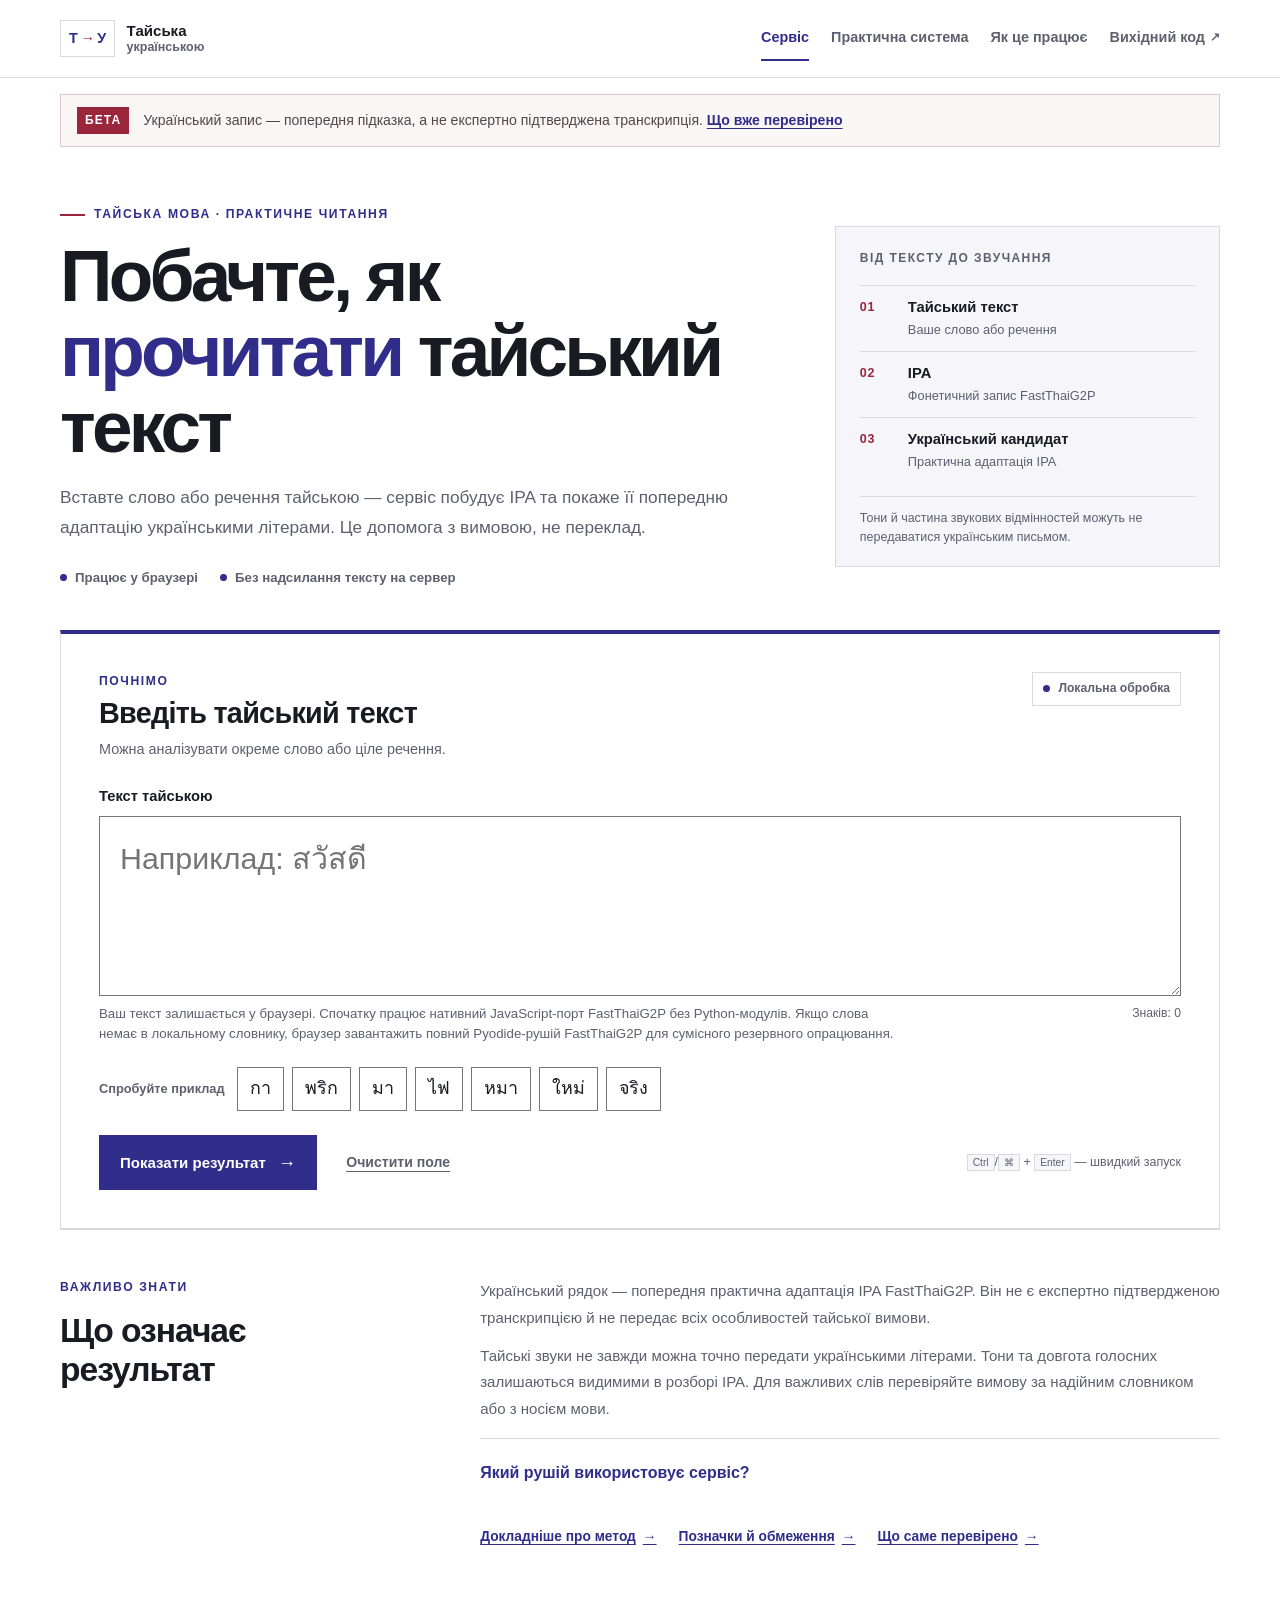
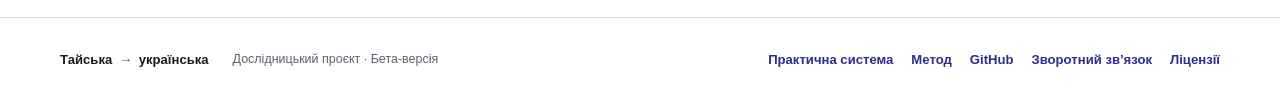
==== web/index.html @ 8d01cc49 "feat(site): link practical Thai-Ukrainian system" ====
<!doctype html>
<html lang="uk">
<head>
  <meta charset="utf-8">
  <meta name="viewport" content="width=device-width,initial-scale=1">
  <meta name="theme-color" content="#ffffff">
  <meta name="description" content="Вставте тайський текст і подивіться його IPA та попередній практичний запис українськими літерами.">
  <meta http-equiv="Content-Security-Policy" content="default-src 'self'; script-src 'self' 'wasm-unsafe-eval'; style-src 'self'; font-src 'self'; img-src 'self' data:; connect-src 'self'; worker-src 'self'; object-src 'none'; base-uri 'self'; form-action 'self'">
  <title>Тайська українською — як прочитати тайський текст</title>
  <link rel="stylesheet" href="src/styles.css?v=20261106-ukrainian-first-1">
</head>
<body>
<a class="skip-link" href="#main-content">Перейти до основного вмісту</a>
<header class="site-header">
  <a class="brand" href="./" aria-label="Тайська українською — головна">
    <span class="brand-mark" aria-hidden="true">Т<span>→</span>У</span>
    <span class="brand-name">Тайська <span>українською</span></span>
  </a>
  <nav aria-label="Основна навігація">
    <a class="active" href="./" aria-current="page">Сервіс</a>
    <a href="transcription.html">Практична система</a>
    <a href="system.html">Як це працює</a>
    <a href="https://github.com/ClippyFirst/Thai-Ukrainian-Phonetic-System" rel="noopener noreferrer">Вихідний код <span aria-hidden="true">↗</span></a>
  </nav>
</header>

<div class="beta-notice" role="note" aria-label="Статус бета-версії">
  <span class="beta-label">БЕТА</span>
  <p>Український запис — попередня підказка, а не експертно підтверджена транскрипція. <a href="system.html#beta-evidence">Що вже перевірено</a></p>
</div>

<main class="container" id="main-content" tabindex="-1">
  <section class="hero hero-grid" aria-labelledby="page-title">
    <div class="hero-copy">
      <p class="eyebrow"><span class="eyebrow-line" aria-hidden="true"></span> ТАЙСЬКА МОВА · ПРАКТИЧНЕ ЧИТАННЯ</p>
      <h1 id="page-title">Побачте, як <span>прочитати</span> тайський текст</h1>
      <p class="lede">Вставте слово або речення тайською — сервіс побудує IPA та покаже її попередню адаптацію українськими літерами. Це допомога з вимовою, не переклад.</p>
      <div class="hero-facts" aria-label="Особливості сервісу">
        <span><i aria-hidden="true"></i> Працює у браузері</span>
        <span><i aria-hidden="true"></i> Без надсилання тексту на сервер</span>
      </div>
    </div>
    <aside class="hero-aside" aria-label="Як працює перетворення">
      <p class="aside-kicker">ВІД ТЕКСТУ ДО ЗВУЧАННЯ</p>
      <ol class="flow-steps">
        <li><span class="step-number">01</span><span><strong>Тайський текст</strong><small>Ваше слово або речення</small></span></li>
        <li><span class="step-number">02</span><span><strong>IPA</strong><small>Фонетичний запис FastThaiG2P</small></span></li>
        <li><span class="step-number">03</span><span><strong>Український кандидат</strong><small>Практична адаптація IPA</small></span></li>
      </ol>
      <p class="aside-footnote">Тони й частина звукових відмінностей можуть не передаватися українським письмом.</p>
    </aside>
  </section>

  <section class="workbench" aria-labelledby="input-heading">
    <div class="workbench-heading">
      <div>
        <p class="eyebrow">ПОЧНІМО</p>
        <h2 id="input-heading">Введіть тайський текст</h2>
        <p class="section-description">Можна аналізувати окреме слово або ціле речення.</p>
      </div>
      <span class="local-badge"><span aria-hidden="true"></span> Локальна обробка</span>
    </div>

    <label class="input-label" for="thai-input">Текст тайською</label>
    <textarea id="thai-input" lang="th" rows="3" spellcheck="false" autocomplete="off" autocapitalize="off" aria-describedby="input-hint input-count" placeholder="Наприклад: สวัสดี"></textarea>
    <div class="input-meta">
      <p class="input-hint" id="input-hint">Ваш текст залишається у браузері. Спочатку працює нативний JavaScript-порт FastThaiG2P без Python-модулів. Якщо слова немає в локальному словнику, браузер завантажить повний Pyodide-рушій FastThaiG2P для сумісного резервного опрацювання.</p>
      <span class="input-count" id="input-count" aria-live="off">Знаків: 0</span>
    </div>

    <div class="examples" aria-label="Приклади тайського тексту">
      <span class="examples-label">Спробуйте приклад</span>
      <button type="button" data-example="กา" lang="th">กา</button>
      <button type="button" data-example="พริก" lang="th">พริก</button>
      <button type="button" data-example="มา" lang="th">มา</button>
      <button type="button" data-example="ไฟ" lang="th">ไฟ</button>
      <button type="button" data-example="หมา" lang="th">หมา</button>
      <button type="button" data-example="ใหม่" lang="th">ใหม่</button>
      <button type="button" data-example="จริง" lang="th">จริง</button>
    </div>

    <div class="action-row">
      <button class="primary" id="analyze" type="button">Показати результат <span aria-hidden="true">→</span></button>
      <button class="text-button" id="clear" type="button">Очистити поле</button>
      <span class="action-note"><kbd>Ctrl</kbd>/<kbd>⌘</kbd> + <kbd>Enter</kbd> — швидкий запуск</span>
    </div>
  </section>

  <section id="status" class="status" role="status" aria-live="polite" aria-atomic="true"></section>
  <details id="technical-diagnostics" class="technical-diagnostics" hidden>
    <summary>Технічні подробиці (необов’язково)</summary>
    <p>Ці дані допоможуть повідомити про помилку. Вони не містять тексту, який ви вводили.</p>
    <pre id="diagnostic-details"></pre>
  </details>
  <section id="results" class="results" aria-label="Результати" aria-live="off" hidden></section>

  <section class="method-note" aria-labelledby="method-heading">
    <div class="method-heading">
      <p class="eyebrow">ВАЖЛИВО ЗНАТИ</p>
      <h2 id="method-heading">Що означає результат</h2>
    </div>
    <div class="method-copy">
      <p>Український рядок — попередня практична адаптація IPA FastThaiG2P. Він не є експертно підтвердженою транскрипцією й не передає всіх особливостей тайської вимови.</p>
      <p>Тайські звуки не завжди можна точно передати українськими літерами. Тони та довгота голосних залишаються видимими в розборі IPA. Для важливих слів перевіряйте вимову за надійним словником або з носієм мови.</p>
      <details class="method-details"><summary>Який рушій використовує сервіс?</summary><p>Для вимови використовується лише FastThaiG2P. Якщо він не повертає повний IPA, сервіс повідомляє про це й не підставляє інший рушій.</p></details>
      <div class="method-links">
        <a href="system.html">Докладніше про метод <span aria-hidden="true">→</span></a>
        <a href="system.html#statuses">Позначки й обмеження <span aria-hidden="true">→</span></a>
        <a href="system.html#beta-evidence">Що саме перевірено <span aria-hidden="true">→</span></a>
      </div>
    </div>
  </section>
</main>

<footer>
  <span class="footer-brand">Тайська <strong>→</strong> українська</span>
  <span class="footer-note">Дослідницький проєкт · Бета-версія</span>
  <nav aria-label="Додаткова навігація">
    <a href="transcription.html">Практична система</a>
    <a href="system.html">Метод</a>
    <a href="https://github.com/ClippyFirst/Thai-Ukrainian-Phonetic-System" rel="noopener noreferrer">GitHub</a>
    <a href="https://github.com/ClippyFirst/Thai-Ukrainian-Phonetic-System/issues/new?template=beta-feedback.yml" rel="noopener noreferrer">Зворотний зв’язок</a>
    <a href="third-party-notices.html">Ліцензії</a>
  </nav>
</footer>
<script type="module" src="src/app.js?v=20261106-ukrainian-first-1"></script>
</body>
</html>
---- web/src/styles.css ----
:root {
  color-scheme: light;
  --ink: #191a22;
  --muted: #5e6070;
  --line: #d9d9e2;
  --paper: #ffffff;
  --wash: #f5f5fa;
  --blue: #302d8b;
  --blue-dark: #211f69;
  --red: #9b263b;
  --focus: #5551bd;
  --max: 1160px;
  --font-sans: Arial, "Noto Sans", sans-serif;
  font-family: var(--font-sans);
}
* { box-sizing: border-box; }
html { scroll-behavior: smooth; scroll-padding-top: 24px; }
body { margin: 0; background: var(--paper); color: var(--ink); font-size: 16px; line-height: 1.6; }
a { color: var(--blue); text-underline-offset: 3px; }
button, textarea, select { font: inherit; }
button { cursor: pointer; touch-action: manipulation; }
[hidden] { display: none !important; }
:focus-visible { outline: 3px solid var(--focus); outline-offset: 3px; }
.skip-link { position: absolute; z-index: 10; top: 10px; left: 12px; transform: translateY(-160%); padding: 10px 14px; background: var(--ink); color: #fff; font-weight: 750; }
.skip-link:focus { transform: translateY(0); }

.site-header { display: flex; align-items: center; justify-content: space-between; gap: 24px; min-height: 78px; padding: 12px max(24px, calc((100vw - var(--max)) / 2)); border-bottom: 1px solid var(--line); background: #fff; }
.brand { display: inline-flex; align-items: center; gap: 12px; color: var(--ink); text-decoration: none; }
.brand-mark { display: inline-grid; grid-template-columns: 1fr auto 1fr; align-items: center; gap: 3px; min-width: 48px; padding: 6px 8px; border: 1px solid var(--line); color: var(--blue); font-size: .9rem; font-weight: 900; letter-spacing: -.04em; text-align: center; }
.brand-mark span { color: var(--red); }
.brand-name { font-size: .94rem; font-weight: 800; line-height: 1.2; }
.brand-name > span { display: block; color: var(--muted); font-size: .78rem; font-weight: 600; }
.site-header nav { display: flex; align-items: center; flex-wrap: wrap; gap: 4px 22px; }
.site-header nav a { display: inline-flex; align-items: center; gap: 5px; min-height: 44px; border-bottom: 2px solid transparent; color: var(--muted); font-size: .9rem; font-weight: 700; text-decoration: none; }
.site-header nav a:hover, .site-header nav a.active { border-color: var(--blue); color: var(--blue); }
.site-header nav a span { font-size: .8em; }

.beta-notice { display: flex; align-items: center; gap: 14px; width: min(var(--max), calc(100% - 48px)); margin: 16px auto 0; padding: 12px 16px; border: 1px solid #e1c6ca; background: #fbf6f6; }
.beta-label { flex: none; padding: 4px 8px; background: var(--red); color: #fff; font-size: .75rem; font-weight: 850; letter-spacing: .09em; }
.beta-notice p { margin: 0; color: #51474b; font-size: .88rem; line-height: 1.55; }
.beta-notice a { font-weight: 750; }

.container { width: min(var(--max), calc(100% - 48px)); margin: 0 auto; }
.hero { max-width: 900px; padding: 58px 0 42px; }
.hero-grid { display: grid; grid-template-columns: minmax(0, 1.45fr) minmax(270px, .8fr); align-items: center; gap: clamp(32px, 6vw, 84px); max-width: none; }
.eyebrow { display: flex; align-items: center; gap: 9px; margin: 0 0 13px; color: var(--blue); font-size: .76rem; font-weight: 850; letter-spacing: .13em; }
.eyebrow-line { display: inline-block; width: 25px; height: 2px; background: var(--red); }
.hero h1 { max-width: 720px; margin: 0 0 18px; font-size: clamp(2.7rem, 5.7vw, 4.7rem); line-height: 1.04; letter-spacing: -.052em; }
.hero h1 span { color: var(--blue); }
.lede { max-width: 690px; margin: 0; color: var(--muted); font-size: 1.08rem; line-height: 1.72; }
.hero-facts { display: flex; flex-wrap: wrap; gap: 8px 22px; margin-top: 24px; color: var(--muted); font-size: .83rem; font-weight: 700; }
.hero-facts span { display: inline-flex; align-items: center; gap: 8px; }
.hero-facts i { width: 7px; height: 7px; border-radius: 50%; background: var(--blue); }
.hero-aside { padding: 22px 24px 18px; border: 1px solid var(--line); background: var(--wash); }
.aside-kicker { margin: 0 0 16px; color: var(--muted); font-size: .75rem; font-weight: 850; letter-spacing: .12em; }
.flow-steps { display: grid; gap: 0; margin: 0; padding: 0; list-style: none; }
.flow-steps li { display: grid; grid-template-columns: 36px minmax(0, 1fr); gap: 12px; align-items: start; padding: 12px 0; border-top: 1px solid var(--line); }
.step-number { color: var(--red); font-size: .78rem; font-weight: 850; letter-spacing: .06em; }
.flow-steps strong { display: block; font-size: .92rem; line-height: 1.35; }
.flow-steps small { display: block; margin-top: 3px; color: var(--muted); font-size: .8rem; line-height: 1.45; }
.aside-footnote { margin: 12px 0 0; padding-top: 12px; border-top: 1px solid var(--line); color: var(--muted); font-size: .78rem; line-height: 1.55; }

.workbench { padding: clamp(22px, 3.5vw, 38px); border: 1px solid var(--line); border-top: 4px solid var(--blue); background: #fff; }
.workbench-heading { display: flex; align-items: flex-start; justify-content: space-between; gap: 20px; }
.workbench-heading .eyebrow { margin-bottom: 5px; }
.workbench-heading h2 { margin: 0; font-size: clamp(1.45rem, 2.4vw, 1.8rem); line-height: 1.2; letter-spacing: -.025em; }
.section-description { margin: 7px 0 0; color: var(--muted); font-size: .9rem; }
.local-badge { display: inline-flex; align-items: center; gap: 8px; flex: none; min-height: 34px; padding: 5px 10px; border: 1px solid var(--line); color: var(--muted); font-size: .76rem; font-weight: 750; }
.local-badge span { width: 7px; height: 7px; border-radius: 50%; background: var(--blue); }
.input-label { display: block; margin: 24px 0 8px; font-size: .92rem; font-weight: 800; }
textarea { display: block; width: 100%; min-height: 142px; resize: vertical; padding: 18px 20px; border: 1px solid #767676; background: #fff; color: var(--ink); font: 1.9rem/1.55 "Noto Sans Thai", "Tahoma", sans-serif; }
textarea:focus { border-color: var(--blue); }
.input-meta { display: flex; justify-content: space-between; align-items: flex-start; gap: 16px; margin-top: 8px; }
.input-hint { max-width: 800px; margin: 0; color: var(--muted); font-size: .83rem; line-height: 1.55; }
.input-count { flex: none; color: var(--muted); font-size: .76rem; font-variant-numeric: tabular-nums; }
.examples { display: flex; align-items: center; flex-wrap: wrap; gap: 8px; margin: 22px 0 24px; }
.examples-label { margin-right: 4px; color: var(--muted); font-size: .8rem; font-weight: 800; }
.examples button { display: inline-flex; align-items: center; justify-content: center; min-width: 44px; min-height: 44px; padding: 6px 12px; border: 1px solid #767676; background: #fff; color: var(--ink); font: 1.12rem/1.2 "Noto Sans Thai", "Tahoma", sans-serif; transition: border-color .15s ease, background-color .15s ease; }
.examples button:hover { border-color: var(--blue); background: var(--wash); }
.action-row { display: flex; align-items: center; flex-wrap: wrap; gap: 10px 16px; }
.primary { display: inline-flex; align-items: center; justify-content: center; gap: 12px; min-height: 50px; padding: 12px 20px; border: 1px solid var(--blue); background: var(--blue); color: #fff; font-size: .94rem; font-weight: 800; transition: background-color .15s ease, border-color .15s ease; }
.primary:hover { border-color: var(--blue-dark); background: var(--blue-dark); }
.primary:disabled { cursor: wait; opacity: .72; }
.primary span { font-size: 1.15rem; }
.text-button { display: inline-flex; align-items: center; justify-content: center; min-height: 44px; padding: 8px 12px; border: 1px solid transparent; background: transparent; color: var(--muted); font-size: .88rem; font-weight: 750; text-decoration: underline; text-underline-offset: 4px; }
.text-button:hover { color: var(--blue); }
.action-note { margin-left: auto; color: var(--muted); font-size: .78rem; }
kbd { padding: 2px 5px; border: 1px solid var(--line); background: var(--wash); font: inherit; font-size: .82em; }

.status { margin: 16px 0 0; padding: 0; color: var(--muted); font-size: .9rem; line-height: 1.6; }
.status:empty { display: none; }
.status.error, .status.notice { padding: 12px 15px; border-left: 4px solid var(--red); background: #fbf6f6; color: #51474b; }
.status.notice { border-left-color: var(--blue); background: var(--wash); color: var(--ink); }
.results { display: grid; gap: 14px; margin: 28px 0 0; padding: 0 0 38px; border-top: 4px solid var(--blue); }
.results-heading { margin: 0; padding: 20px 0 0; font-size: 1.5rem; line-height: 1.25; }
.results-intro { margin: -6px 0 0; color: var(--muted); font-size: .88rem; line-height: 1.6; }
.result-feature-grid { display: grid; grid-template-columns: minmax(0, 1.1fr) minmax(0, .9fr); gap: 12px; }
.continuous-output { min-width: 0; padding: 22px; border: 1px solid var(--line); background: #fff; }
.continuous-output.ua-continuous { border-top: 4px solid var(--blue); background: #f5f6fb; }
.continuous-output.ipa-continuous { border-top: 4px solid var(--red); }
.continuous-output-head { display: flex; align-items: flex-start; justify-content: space-between; gap: 16px; }
.continuous-output-head h3 { margin: 0 0 5px; font-size: 1rem; line-height: 1.35; }
.continuous-output-head p { margin: 0; color: var(--muted); font-size: .8rem; line-height: 1.5; }
.continuous-output-head .copy { flex: none; margin: 0; }
.continuous-output-value { margin: 16px 0 0; padding: 16px; border-left: 3px solid var(--blue); background: #fff; font: inherit; font-size: 1.08rem; line-height: 1.7; white-space: pre-wrap; overflow-wrap: anywhere; user-select: text; }
.ipa-continuous .continuous-output-value { border-left-color: var(--red); font-family: "Charis SIL", "Doulos SIL", "DejaVu Sans", "Noto Sans", sans-serif; }
.ua-continuous .continuous-output-value { font-size: clamp(1.35rem, 2.5vw, 1.8rem); font-weight: 800; }
.ipa-output { font-family: "Charis SIL", "Doulos SIL", "DejaVu Sans", "Noto Sans", sans-serif; font-feature-settings: "ccmp" 1, "mark" 1, "mkmk" 1; font-synthesis: none; unicode-bidi: isolate; }
.continuous-output-notice, .warning, .result-explanation { margin: 0; padding: 12px 15px; border-left: 4px solid var(--red); background: #fbf6f6; color: #55484c; font-size: .88rem; line-height: 1.6; }
.copy { display: inline-flex; align-items: center; justify-content: center; min-height: 44px; margin-top: 10px; padding: 6px 11px; border: 1px solid #767676; background: #fff; color: var(--blue); font-size: .8rem; font-weight: 750; }
.copy:hover { border-color: var(--blue); background: var(--wash); }
.word-breakdown { margin-top: 8px; padding-top: 14px; border-top: 1px solid var(--line); }
.word-breakdown summary { display: flex; align-items: center; min-height: 44px; color: var(--blue); font-weight: 800; cursor: pointer; }
.word-breakdown > p { margin: 8px 0 14px; color: var(--muted); font-size: .83rem; line-height: 1.6; }
.word-card { margin-top: 12px; padding: 18px; border: 1px solid var(--line); background: #fff; }
.word-card .word-heading { margin: 0 0 8px; font-size: .96rem; }
.word-card .word-ipa, .word-card .word-ua { margin: 5px 0; overflow-wrap: anywhere; }
.word-card .word-ipa { font-size: 1rem; }
.word-card .word-ua { font-size: 1.05rem; font-weight: 750; }
.syllable-result { margin-top: 16px; padding-top: 16px; border-top: 1px solid var(--line); }
.syllable-result .result-title { margin: 0 0 5px; font-size: .9rem; }
.data-grid { display: grid; grid-template-columns: repeat(2, minmax(0, 1fr)); gap: 1px; margin-top: 10px; border: 1px solid var(--line); background: var(--line); }
.data { min-width: 0; padding: 13px; background: var(--wash); }
.label { display: block; margin-bottom: 6px; color: var(--muted); font-size: .75rem; font-weight: 800; letter-spacing: .05em; line-height: 1.4; }
.value { font-size: 1rem; line-height: 1.55; overflow-wrap: anywhere; }

.method-note { display: grid; grid-template-columns: minmax(220px, .65fr) minmax(0, 1.35fr); gap: 28px 64px; padding: 48px 0 58px; border-top: 1px solid var(--line); }
.method-heading h2 { max-width: 340px; margin: 0; font-size: clamp(1.6rem, 3vw, 2.1rem); line-height: 1.18; letter-spacing: -.03em; }
.method-copy p { margin: 0 0 12px; color: var(--muted); font-size: .94rem; line-height: 1.75; }
.method-details { margin-top: 16px; padding-top: 12px; border-top: 1px solid var(--line); }
.method-details summary { display: flex; align-items: center; min-height: 44px; color: var(--blue); font-weight: 800; cursor: pointer; }
.method-details p { margin: 8px 0; color: var(--muted); font-size: .88rem; line-height: 1.65; }
.method-links { display: flex; flex-wrap: wrap; gap: 8px 22px; margin-top: 20px; }
.method-links a { display: inline-flex; align-items: center; gap: 7px; min-height: 44px; font-size: .86rem; font-weight: 800; }

footer { display: flex; align-items: center; flex-wrap: wrap; justify-content: space-between; gap: 12px 24px; padding: 20px max(24px, calc((100vw - var(--max)) / 2)); border-top: 1px solid var(--line); color: var(--muted); font-size: .82rem; }
.footer-brand { color: var(--ink); font-weight: 850; }
.footer-brand strong { color: var(--red); padding: 0 3px; }
.footer-note { font-size: .78rem; }
footer nav { display: flex; flex-wrap: wrap; justify-content: flex-end; gap: 8px 18px; margin-left: auto; }
footer nav a, footer > a { display: inline-flex; align-items: center; min-height: 44px; font-weight: 750; text-decoration: none; }
footer nav a:hover, footer > a:hover { text-decoration: underline; text-underline-offset: 3px; }

/* Shared editorial components on the system and legal-notices pages. */
.system .hero { max-width: 900px; }
.system > section:not(.hero):not(.evidence):not(.references):not(.status-guide) { max-width: 900px; padding: 36px 0; border-top: 1px solid var(--line); }
.system > section:not(.hero):not(.evidence):not(.references):not(.status-guide) h2 { margin: 0 0 12px; font-size: clamp(1.35rem, 2.6vw, 1.8rem); line-height: 1.25; }
.system > section:not(.hero):not(.evidence):not(.references):not(.status-guide) p,
.system > section:not(.hero):not(.evidence):not(.references):not(.status-guide) li { color: #505360; font-size: .94rem; line-height: 1.75; }
.system > section:not(.hero):not(.evidence):not(.references):not(.status-guide) ul { padding-left: 1.25rem; }
.system > section:not(.hero):not(.evidence):not(.references):not(.status-guide) li { margin: 7px 0; }
.system > section:not(.hero):not(.evidence):not(.references):not(.status-guide) a { font-weight: 750; }
.evidence, .references { max-width: 900px; padding: 36px 0; border-top: 1px solid var(--line); }
.evidence h2, .references h2 { margin: 0 0 12px; font-size: clamp(1.5rem, 3vw, 2rem); line-height: 1.2; }
.evidence p, .references p, .evidence li { color: #505360; font-size: .96rem; line-height: 1.75; }
.evidence a, .references a { font-weight: 750; }
.system-grid { display: grid; grid-template-columns: repeat(2, minmax(0, 1fr)); gap: 1px; margin: 0 0 22px; border: 1px solid var(--line); background: var(--line); }
.system-grid article { min-width: 0; padding: 24px; background: #fff; }
.system-grid h2 { margin: 0 0 10px; font-size: 1.2rem; line-height: 1.25; }
.system-grid h3 { margin: 0 0 8px; font-size: 1.05rem; }
.system-grid p { margin: 0; color: #505360; font-size: .92rem; line-height: 1.7; }
.status-guide { padding: 36px 0; border-top: 1px solid var(--line); }
.status-guide h2 { margin: 0 0 18px; font-size: 1.85rem; }
.status-list { display: grid; grid-template-columns: repeat(2, minmax(0, 1fr)); gap: 1px; border: 1px solid var(--line); background: var(--line); }
.status-list > div { display: grid; grid-template-columns: 12px minmax(0, 1fr); gap: 0 12px; padding: 18px; background: #fff; }
.status-list strong { font-size: .94rem; }
.status-list p { grid-column: 2; margin: 5px 0 0; color: var(--muted); font-size: .88rem; line-height: 1.6; }
.status-dot { width: 9px; height: 9px; margin-top: 7px; border-radius: 50%; background: var(--muted); }
.status-dot.ok { background: var(--blue); }
.status-dot.warn { background: var(--red); }
.references { padding-bottom: 56px; }
.mode-help { margin: 8px 0 12px; color: var(--muted); font-size: .9rem; }
.mode-help summary { display: inline-flex; align-items: center; min-height: 44px; color: var(--blue); font-weight: 750; cursor: pointer; }
.mode-help dl { display: grid; grid-template-columns: minmax(190px, 240px) minmax(0, 1fr); gap: 8px 18px; margin: 10px 0 0; padding: 16px; border: 1px solid var(--line); background: var(--wash); }
.mode-help dt { color: var(--ink); font-weight: 750; }
.mode-help dd { margin: 0; color: var(--muted); }

@media (max-width: 900px) {
  .hero-grid { grid-template-columns: minmax(0, 1.2fr) minmax(240px, .8fr); gap: 28px; }
  footer nav { justify-content: flex-start; }
}
@media (max-width: 760px) {
  .site-header { align-items: flex-start; flex-direction: column; gap: 6px; padding: 12px 20px; }
  .site-header nav { gap: 4px 16px; }
  .beta-notice { align-items: flex-start; width: calc(100% - 32px); padding: 12px; }
  .container { width: calc(100% - 32px); }
  .hero { padding: 38px 0 28px; }
  .hero-grid { grid-template-columns: 1fr; gap: 24px; }
  .hero h1 { font-size: clamp(2.5rem, 9vw, 3.7rem); }
  .workbench { padding: 20px 16px; }
  .workbench-heading { flex-direction: column; gap: 12px; }
  .input-meta { flex-direction: column; gap: 5px; }
  .action-row { align-items: stretch; flex-direction: column; gap: 8px; }
  .action-row .primary, .action-row .text-button { width: 100%; }
  .action-note { margin-left: 0; text-align: center; }
  .result-feature-grid, .data-grid, .system-grid, .status-list { grid-template-columns: 1fr; }
  .continuous-output { padding: 17px; }
  .continuous-output-head { align-items: stretch; flex-direction: column; }
  .continuous-output-head .copy { align-self: flex-start; }
  .method-note { grid-template-columns: 1fr; gap: 12px; padding: 36px 0 44px; }
  footer { align-items: flex-start; flex-direction: column; padding: 18px 20px; }
  footer nav { margin-left: 0; justify-content: flex-start; }
}
@media (max-width: 420px) {
  .examples { gap: 6px; }
  .examples button { min-width: 44px; }
  .word-card { padding: 15px; }
  .data { padding: 12px; }
}
@media (prefers-reduced-motion: reduce) {
  html { scroll-behavior: auto; }
  *, *::before, *::after { scroll-behavior: auto !important; transition-duration: .01ms !important; animation-duration: .01ms !important; animation-iteration-count: 1 !important; }
}
@media (forced-colors: active) {
  :focus-visible { outline: 2px solid Highlight; outline-offset: 3px; }
  .beta-notice, .workbench, .continuous-output, .hero-aside { border: 1px solid CanvasText; }
  .primary { border: 1px solid ButtonText; }
  .local-badge { border: 1px solid CanvasText; }
}

/* Optional diagnostics stay collapsed unless a user chooses to inspect them. */
.technical-diagnostics {
  margin: 10px 0 20px;
  padding: 12px 15px;
  border: 1px solid var(--line);
  border-radius: 10px;
  background: var(--wash);
  color: var(--muted);
  font-size: .88rem;
  line-height: 1.6;
}
.technical-diagnostics summary {
  color: var(--ink);
  cursor: pointer;
  font-weight: 650;
}
.technical-diagnostics pre {
  overflow-x: auto;
  white-space: pre-wrap;
  overflow-wrap: anywhere;
  padding: 10px;
  border-radius: 6px;
  background: #ffffff;
  color: var(--ink);
  font: .82rem/1.5 ui-monospace, SFMono-Regular, Consolas, monospace;
}
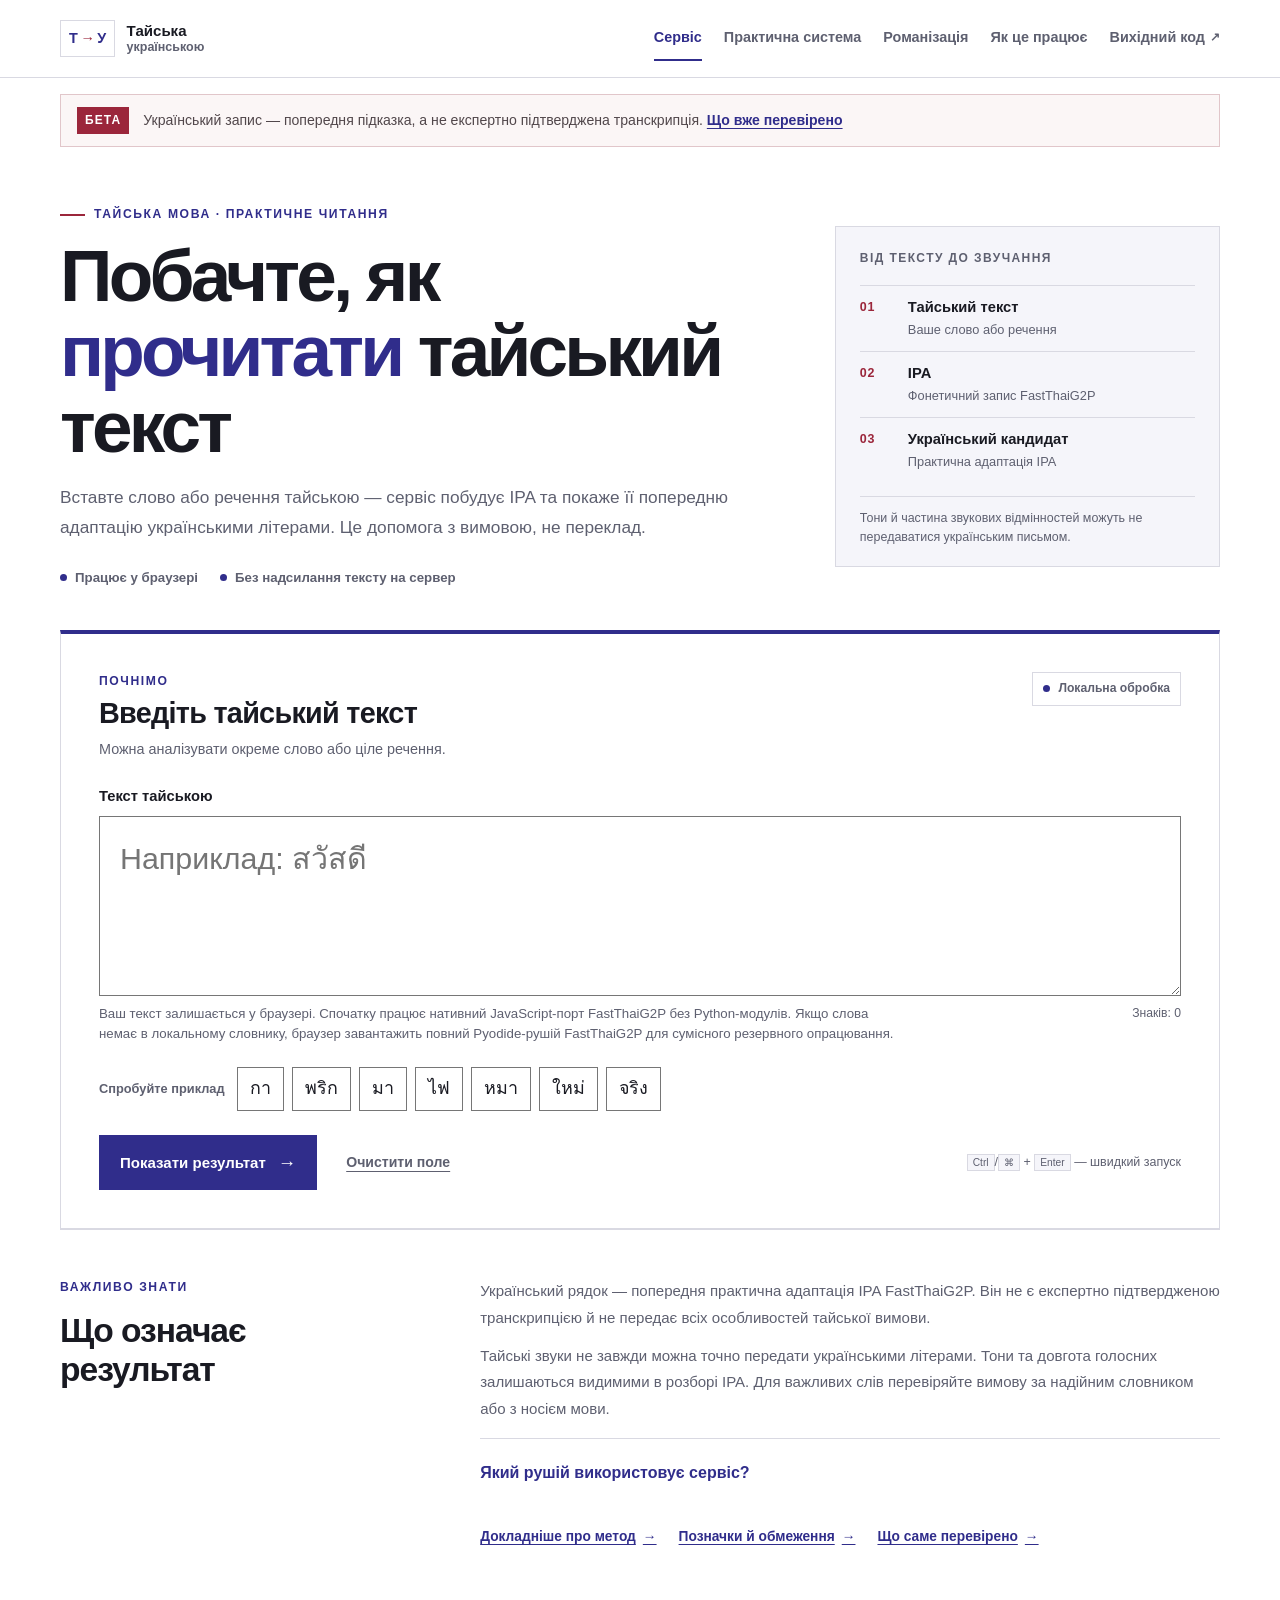
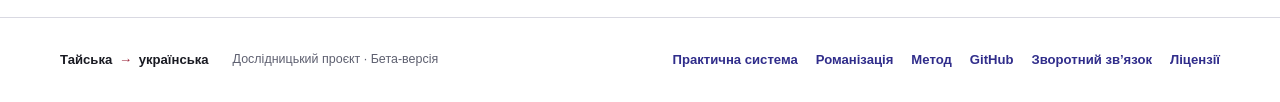
==== commit 6c4a7923: "feat(web): add Thai RTGS romanization tool" ====
--- a/web/index.html
+++ b/web/index.html
@@ -18,7 +18,7 @@
   </a>
   <nav aria-label="Основна навігація">
     <a class="active" href="./" aria-current="page">Сервіс</a>
-    <a href="transcription.html">Практична система</a>
+    <a href="transcription.html">Практична система</a><a href="romanization.html">Романізація</a>
     <a href="system.html">Як це працює</a>
     <a href="https://github.com/ClippyFirst/Thai-Ukrainian-Phonetic-System" rel="noopener noreferrer">Вихідний код <span aria-hidden="true">↗</span></a>
   </nav>
@@ -116,7 +116,7 @@
   <span class="footer-brand">Тайська <strong>→</strong> українська</span>
   <span class="footer-note">Дослідницький проєкт · Бета-версія</span>
   <nav aria-label="Додаткова навігація">
-    <a href="transcription.html">Практична система</a>
+    <a href="transcription.html">Практична система</a><a href="romanization.html">Романізація</a>
     <a href="system.html">Метод</a>
     <a href="https://github.com/ClippyFirst/Thai-Ukrainian-Phonetic-System" rel="noopener noreferrer">GitHub</a>
     <a href="https://github.com/ClippyFirst/Thai-Ukrainian-Phonetic-System/issues/new?template=beta-feedback.yml" rel="noopener noreferrer">Зворотний зв’язок</a>
--- a/web/src/styles.css
+++ b/web/src/styles.css
@@ -244,3 +244,34 @@
   color: var(--ink);
   font: .82rem/1.5 ui-monospace, SFMono-Regular, Consolas, monospace;
 }
+
+
+/* Practical transcription reference page */
+.system .evidence { overflow-x: auto; }
+.system .evidence table {
+  width: 100%;
+  margin: 18px 0;
+  border-collapse: collapse;
+  font-size: .9rem;
+  line-height: 1.55;
+}
+.system .evidence th,
+.system .evidence td {
+  padding: 10px 12px;
+  border-bottom: 1px solid var(--line);
+  text-align: left;
+  vertical-align: top;
+}
+.system .evidence th {
+  background: var(--wash);
+  color: var(--ink);
+  font-weight: 800;
+}
+.system .evidence tbody tr:nth-child(even) { background: #fafafe; }
+@media (max-width: 640px) {
+  .system .evidence table { min-width: 540px; }
+}
+
+/* Thai → Latin RTGS module */
+.romanization-page{padding-bottom:36px}.romanization-result{margin-top:28px}.romanization-result .continuous-output{margin-bottom:18px}.romanization-result .continuous-output-value{overflow-wrap:anywhere;white-space:pre-wrap}.romanization-token-list{display:grid;gap:8px;margin:16px 0 0;padding:0;list-style:none}.romanization-token-list li{display:grid;grid-template-columns:minmax(90px,.8fr) minmax(90px,1fr) minmax(160px,1.4fr);gap:12px;align-items:baseline;padding:10px 12px;border-bottom:1px solid var(--line)}.romanization-token-list li span{font-size:1.05rem}.romanization-token-list li strong{font-family:ui-monospace,SFMono-Regular,Consolas,monospace;overflow-wrap:anywhere}.romanization-token-list li small{color:var(--muted)}.romanization-method{margin-top:54px}.romanization-backlink{padding:18px 0 42px;font-weight:700}
+@media(max-width:640px){.romanization-token-list li{grid-template-columns:1fr 1fr;gap:4px 12px}.romanization-token-list li small{grid-column:1/-1}}
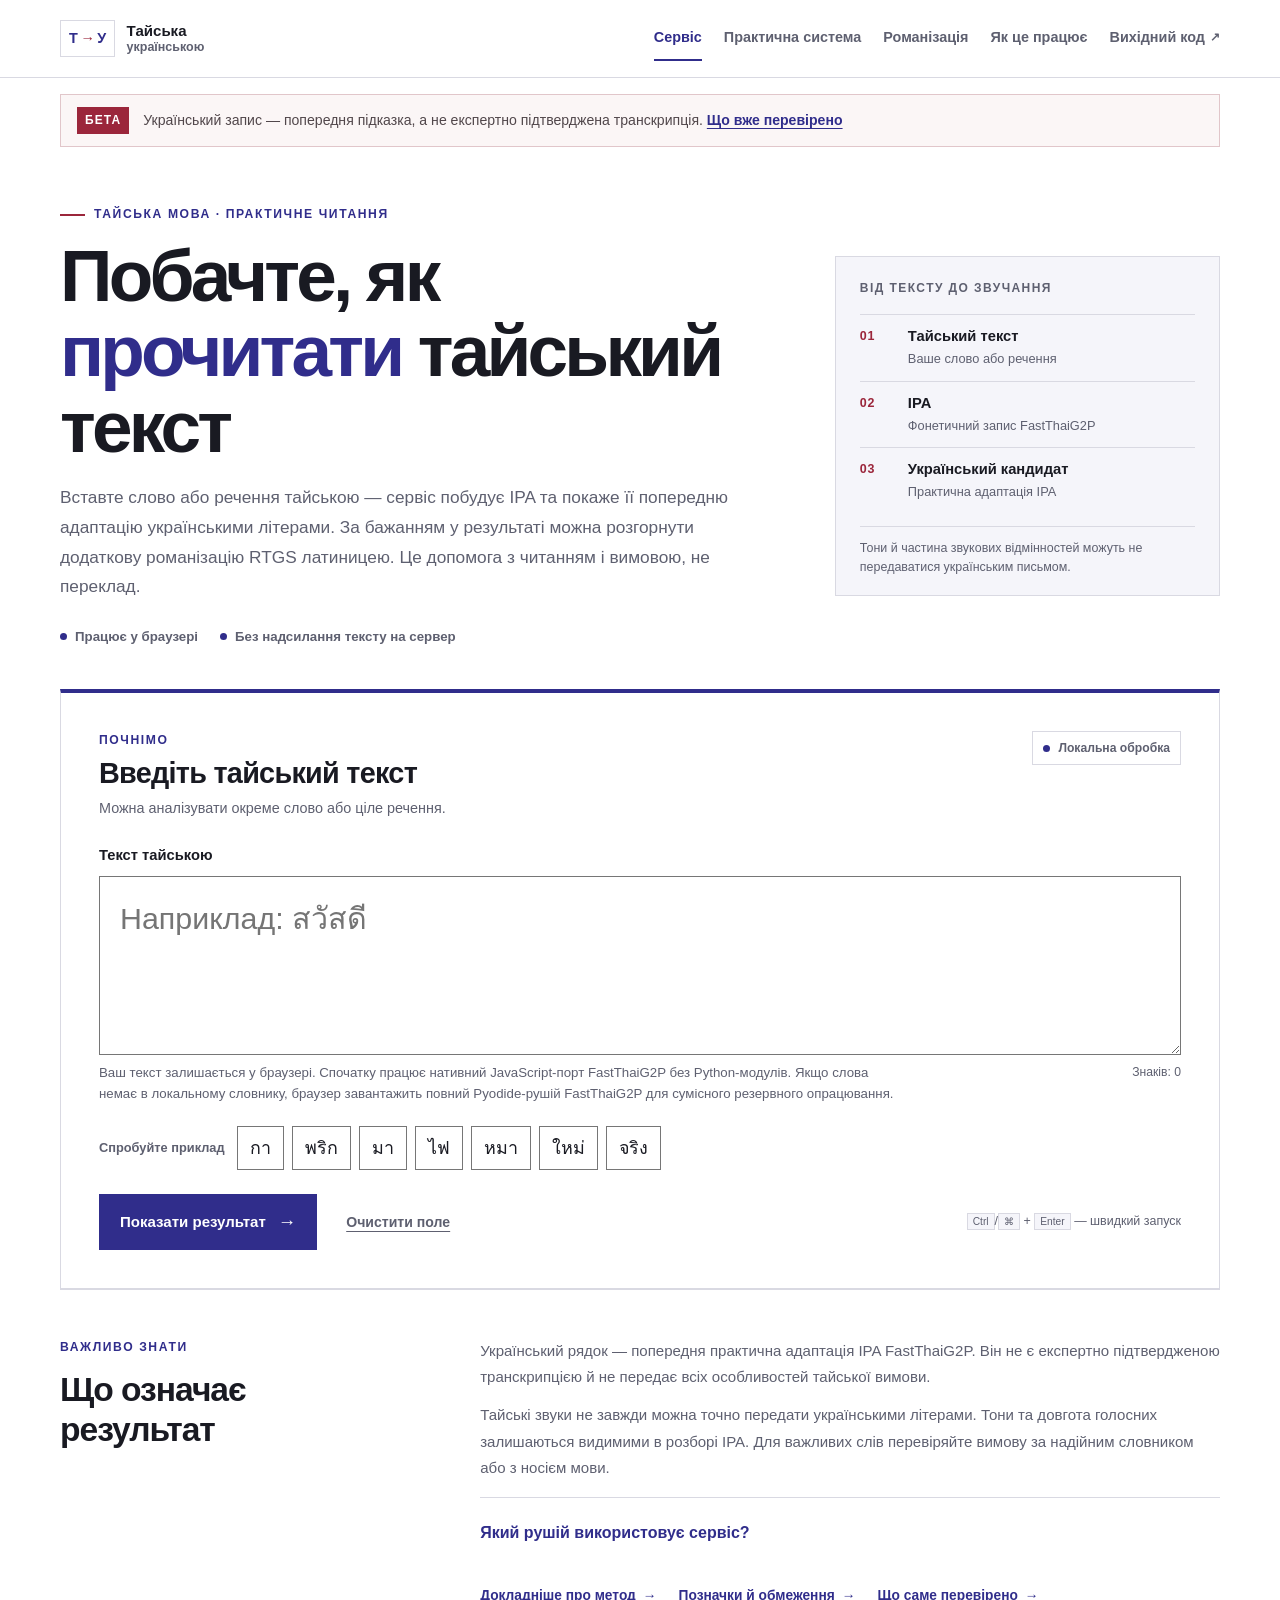
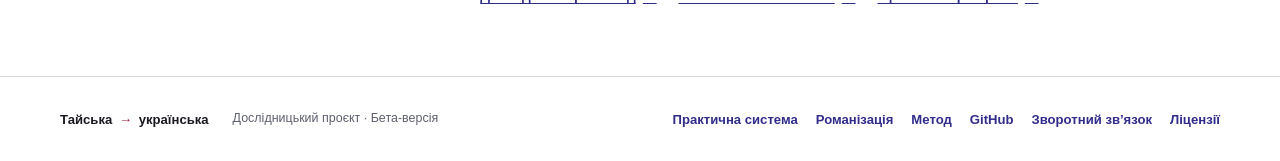
==== commit 11ed4fb8: "feat(web): explain optional RTGS result on homepage" ====
--- a/web/index.html
+++ b/web/index.html
@@ -4,7 +4,7 @@
   <meta charset="utf-8">
   <meta name="viewport" content="width=device-width,initial-scale=1">
   <meta name="theme-color" content="#ffffff">
-  <meta name="description" content="Вставте тайський текст і подивіться його IPA та попередній практичний запис українськими літерами.">
+  <meta name="description" content="Вставте тайський текст і подивіться IPA та попередній український запис; за бажанням відкрийте додаткову романізацію RTGS.">
   <meta http-equiv="Content-Security-Policy" content="default-src 'self'; script-src 'self' 'wasm-unsafe-eval'; style-src 'self'; font-src 'self'; img-src 'self' data:; connect-src 'self'; worker-src 'self'; object-src 'none'; base-uri 'self'; form-action 'self'">
   <title>Тайська українською — як прочитати тайський текст</title>
   <link rel="stylesheet" href="src/styles.css?v=20261106-ukrainian-first-1">
@@ -34,7 +34,7 @@
     <div class="hero-copy">
       <p class="eyebrow"><span class="eyebrow-line" aria-hidden="true"></span> ТАЙСЬКА МОВА · ПРАКТИЧНЕ ЧИТАННЯ</p>
       <h1 id="page-title">Побачте, як <span>прочитати</span> тайський текст</h1>
-      <p class="lede">Вставте слово або речення тайською — сервіс побудує IPA та покаже її попередню адаптацію українськими літерами. Це допомога з вимовою, не переклад.</p>
+      <p class="lede">Вставте слово або речення тайською — сервіс побудує IPA та покаже її попередню адаптацію українськими літерами. За бажанням у результаті можна розгорнути додаткову романізацію RTGS латиницею. Це допомога з читанням і вимовою, не переклад.</p>
       <div class="hero-facts" aria-label="Особливості сервісу">
         <span><i aria-hidden="true"></i> Працює у браузері</span>
         <span><i aria-hidden="true"></i> Без надсилання тексту на сервер</span>
--- a/web/src/styles.css
+++ b/web/src/styles.css
@@ -109,6 +109,14 @@
 .continuous-output-notice, .warning, .result-explanation { margin: 0; padding: 12px 15px; border-left: 4px solid var(--red); background: #fbf6f6; color: #55484c; font-size: .88rem; line-height: 1.6; }
 .copy { display: inline-flex; align-items: center; justify-content: center; min-height: 44px; margin-top: 10px; padding: 6px 11px; border: 1px solid #767676; background: #fff; color: var(--blue); font-size: .8rem; font-weight: 750; }
 .copy:hover { border-color: var(--blue); background: var(--wash); }
+.rtgs-inline-result { margin-top: 8px; padding: 14px 0 4px; border-top: 1px solid var(--line); }
+.rtgs-inline-result summary { display: flex; align-items: center; min-height: 44px; color: var(--blue); font-weight: 800; cursor: pointer; }
+.rtgs-inline-body { padding: 8px 0 4px; }
+.rtgs-inline-body > p:first-child { margin: 0 0 8px; color: var(--muted); font-size: .86rem; line-height: 1.6; }
+.rtgs-inline-status { margin: 8px 0; color: var(--muted); font-size: .86rem; line-height: 1.6; }
+.rtgs-inline-status.error { color: #8b2635; }
+.rtgs-inline-value { margin: 12px 0 0; padding: 16px; border-left: 3px solid var(--blue); background: var(--wash); font-size: 1.12rem; line-height: 1.7; white-space: pre-wrap; overflow-wrap: anywhere; user-select: text; }
+.rtgs-inline-copy { margin-top: 10px; }
 .word-breakdown { margin-top: 8px; padding-top: 14px; border-top: 1px solid var(--line); }
 .word-breakdown summary { display: flex; align-items: center; min-height: 44px; color: var(--blue); font-weight: 800; cursor: pointer; }
 .word-breakdown > p { margin: 8px 0 14px; color: var(--muted); font-size: .83rem; line-height: 1.6; }
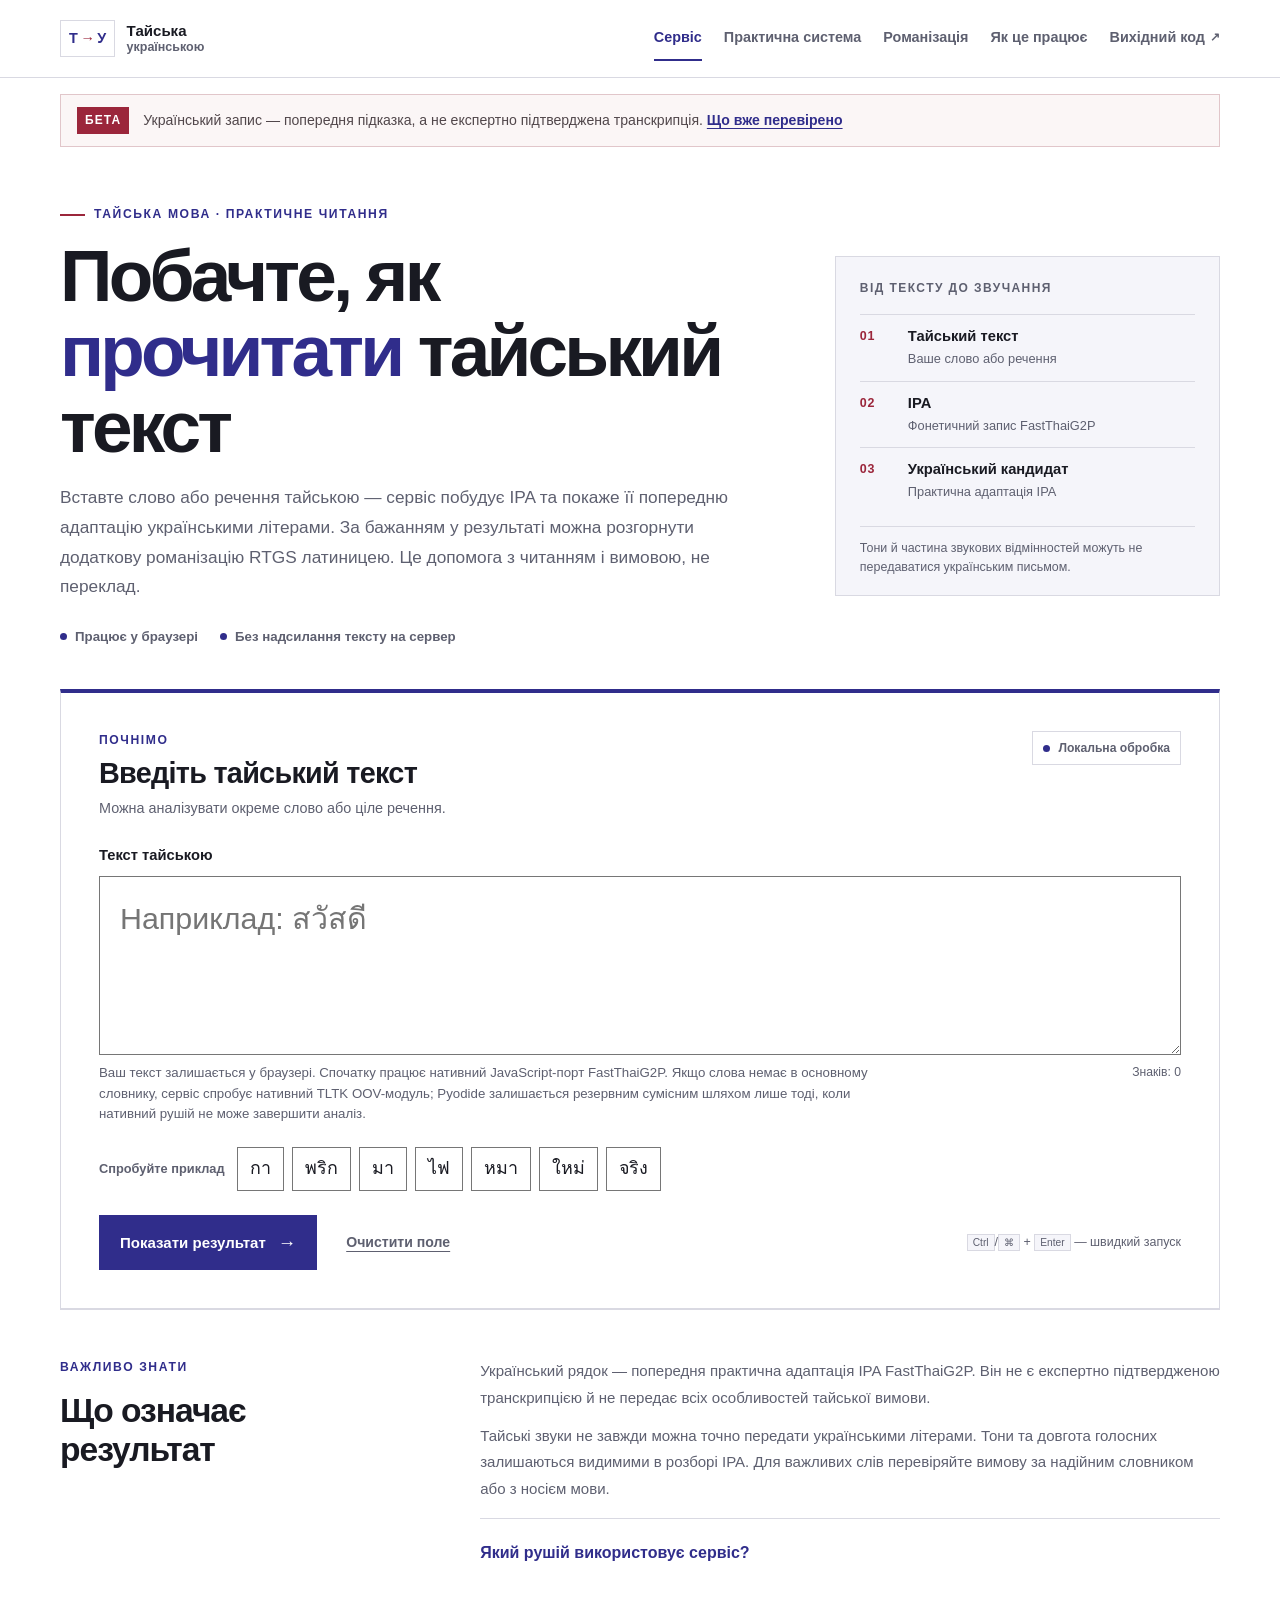
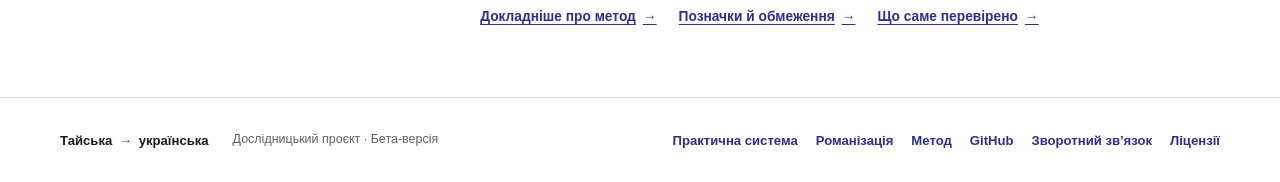
==== commit 2f0f14b8: "fix(web): clarify native TLTK OOV and Pyodide fallback" ====
--- a/web/index.html
+++ b/web/index.html
@@ -7,7 +7,7 @@
   <meta name="description" content="Вставте тайський текст і подивіться IPA та попередній український запис; за бажанням відкрийте додаткову романізацію RTGS.">
   <meta http-equiv="Content-Security-Policy" content="default-src 'self'; script-src 'self' 'wasm-unsafe-eval'; style-src 'self'; font-src 'self'; img-src 'self' data:; connect-src 'self'; worker-src 'self'; object-src 'none'; base-uri 'self'; form-action 'self'">
   <title>Тайська українською — як прочитати тайський текст</title>
-  <link rel="stylesheet" href="src/styles.css?v=20261106-ukrainian-first-1">
+  <link rel="stylesheet" href="src/styles.css?v=20261106-rtgs-inline-1">
 </head>
 <body>
 <a class="skip-link" href="#main-content">Перейти до основного вмісту</a>
@@ -64,7 +64,7 @@
     <label class="input-label" for="thai-input">Текст тайською</label>
     <textarea id="thai-input" lang="th" rows="3" spellcheck="false" autocomplete="off" autocapitalize="off" aria-describedby="input-hint input-count" placeholder="Наприклад: สวัสดี"></textarea>
     <div class="input-meta">
-      <p class="input-hint" id="input-hint">Ваш текст залишається у браузері. Спочатку працює нативний JavaScript-порт FastThaiG2P без Python-модулів. Якщо слова немає в локальному словнику, браузер завантажить повний Pyodide-рушій FastThaiG2P для сумісного резервного опрацювання.</p>
+      <p class="input-hint" id="input-hint">Ваш текст залишається у браузері. Спочатку працює нативний JavaScript-порт FastThaiG2P. Якщо слова немає в основному словнику, сервіс спробує нативний TLTK OOV-модуль; Pyodide залишається резервним сумісним шляхом лише тоді, коли нативний рушій не може завершити аналіз.</p>
       <span class="input-count" id="input-count" aria-live="off">Знаків: 0</span>
     </div>
 
@@ -123,6 +123,6 @@
     <a href="third-party-notices.html">Ліцензії</a>
   </nav>
 </footer>
-<script type="module" src="src/app.js?v=20261106-ukrainian-first-1"></script>
+<script type="module" src="src/app.js?v=20261106-rtgs-inline-1"></script>
 </body>
 </html>
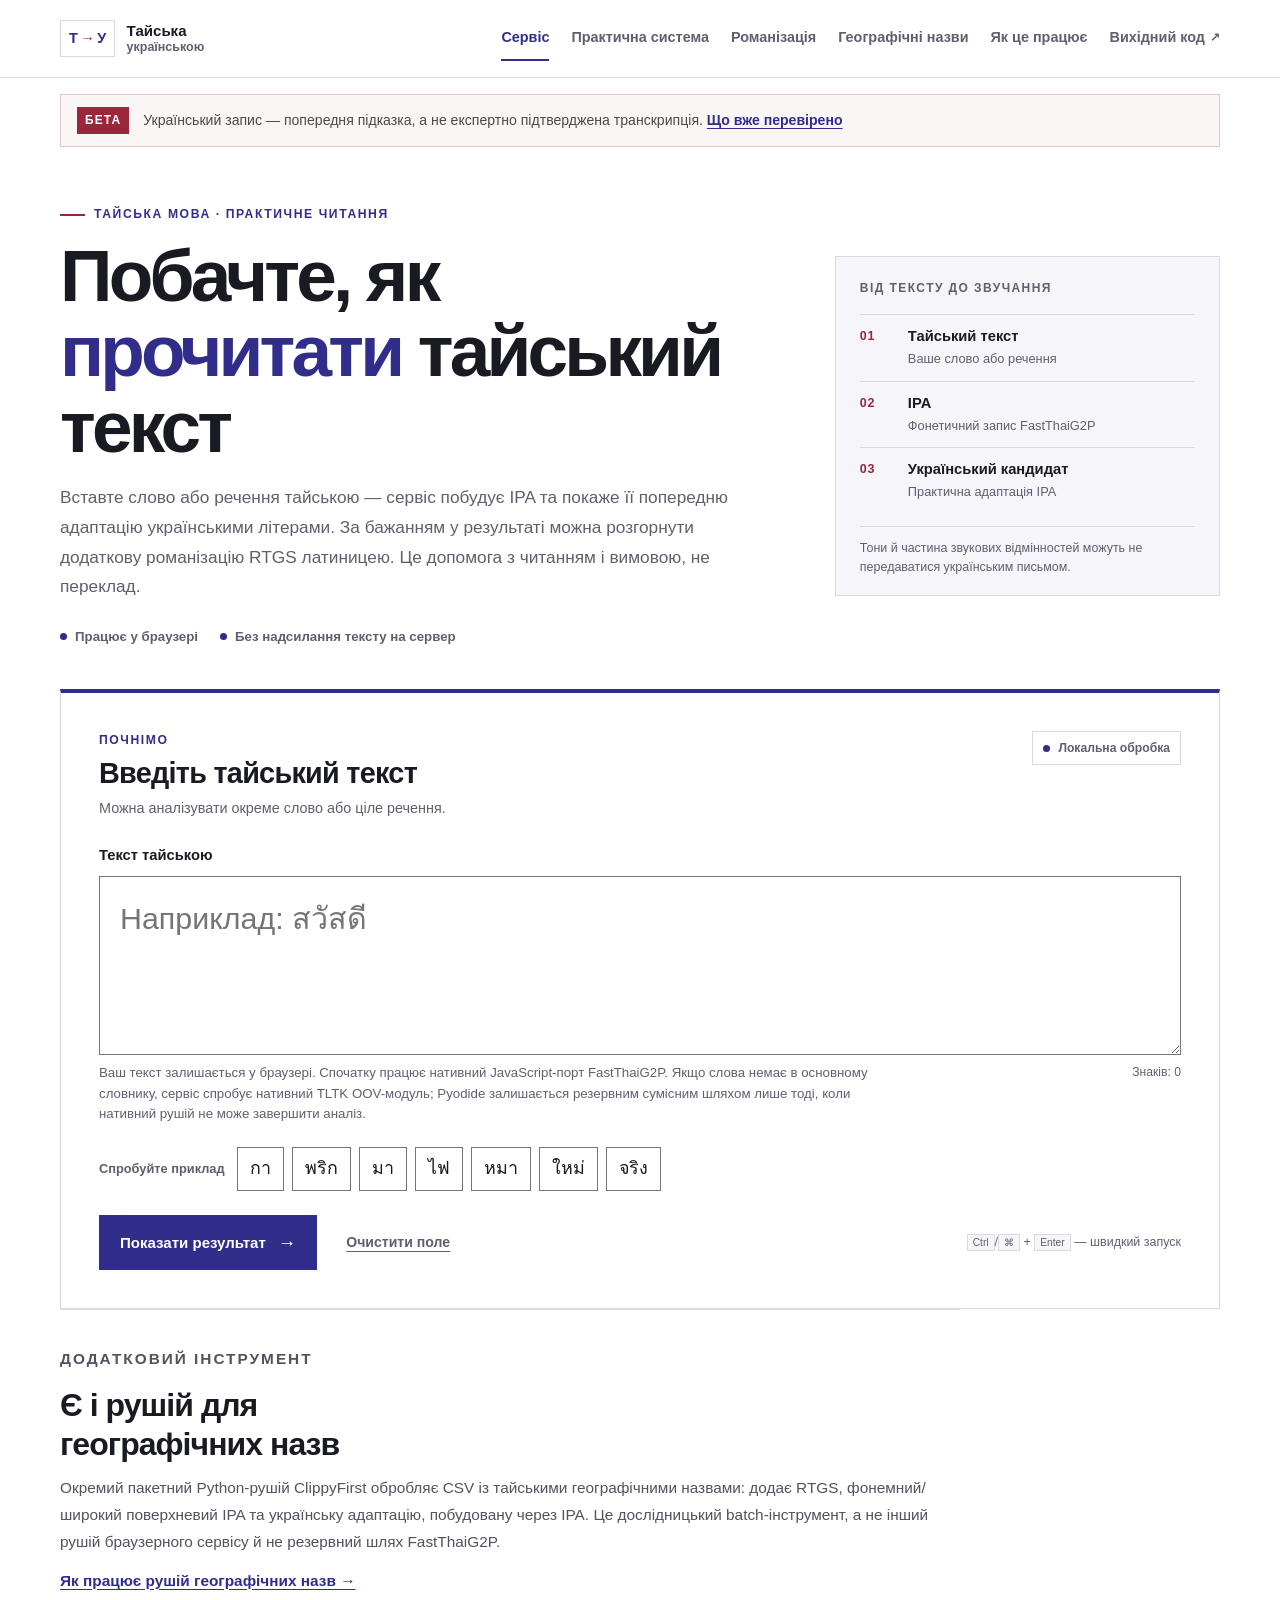
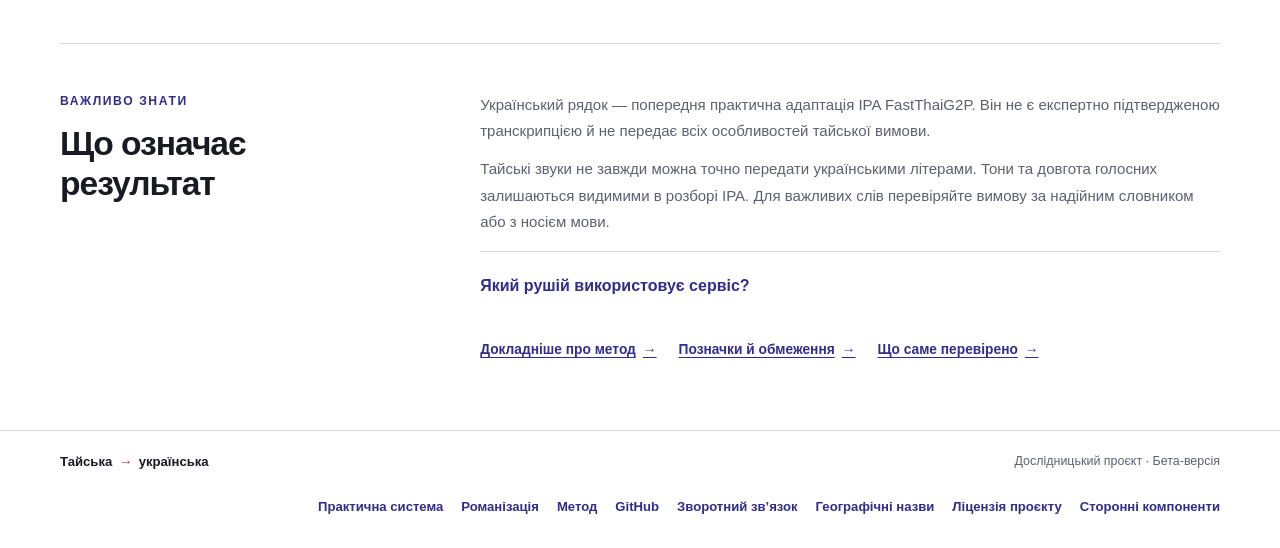
==== commit 867633cb: "Link geographic engine and project licence from homepage" ====
--- a/web/index.html
+++ b/web/index.html
@@ -18,7 +18,7 @@
   </a>
   <nav aria-label="Основна навігація">
     <a class="active" href="./" aria-current="page">Сервіс</a>
-    <a href="transcription.html">Практична система</a><a href="romanization.html">Романізація</a>
+    <a href="transcription.html">Практична система</a><a href="romanization.html">Романізація</a><a href="geography.html">Географічні назви</a>
     <a href="system.html">Як це працює</a>
     <a href="https://github.com/ClippyFirst/Thai-Ukrainian-Phonetic-System" rel="noopener noreferrer">Вихідний код <span aria-hidden="true">↗</span></a>
   </nav>
@@ -94,6 +94,11 @@
   </details>
   <section id="results" class="results" aria-label="Результати" aria-live="off" hidden></section>
 
+  <section class="evidence" aria-labelledby="geography-engine-heading">
+    <div class="method-heading"><p class="eyebrow">ДОДАТКОВИЙ ІНСТРУМЕНТ</p><h2 id="geography-engine-heading">Є і рушій для географічних назв</h2></div>
+    <div class="method-copy"><p>Окремий пакетний Python-рушій ClippyFirst обробляє CSV із тайськими географічними назвами: додає RTGS, фонемний/широкий поверхневий IPA та українську адаптацію, побудовану через IPA. Це дослідницький batch-інструмент, а не інший рушій браузерного сервісу й не резервний шлях FastThaiG2P.</p><p><a href="geography.html">Як працює рушій географічних назв →</a></p></div>
+  </section>
+
   <section class="method-note" aria-labelledby="method-heading">
     <div class="method-heading">
       <p class="eyebrow">ВАЖЛИВО ЗНАТИ</p>
@@ -120,7 +125,7 @@
     <a href="system.html">Метод</a>
     <a href="https://github.com/ClippyFirst/Thai-Ukrainian-Phonetic-System" rel="noopener noreferrer">GitHub</a>
     <a href="https://github.com/ClippyFirst/Thai-Ukrainian-Phonetic-System/issues/new?template=beta-feedback.yml" rel="noopener noreferrer">Зворотний зв’язок</a>
-    <a href="third-party-notices.html">Ліцензії</a>
+    <a href="geography.html">Географічні назви</a><a href="licensing.html">Ліцензія проєкту</a><a href="third-party-notices.html">Сторонні компоненти</a>
   </nav>
 </footer>
 <script type="module" src="src/app.js?v=20261106-rtgs-inline-1"></script>
--- a/web/src/styles.css
+++ b/web/src/styles.css
@@ -117,6 +117,7 @@
 .rtgs-inline-status.error { color: #8b2635; }
 .rtgs-inline-value { margin: 12px 0 0; padding: 16px; border-left: 3px solid var(--blue); background: var(--wash); font-size: 1.12rem; line-height: 1.7; white-space: pre-wrap; overflow-wrap: anywhere; user-select: text; }
 .rtgs-inline-copy { margin-top: 10px; }
+.rtgs-inline-copy[hidden], .rtgs-inline-value[hidden] { display: none; }
 .word-breakdown { margin-top: 8px; padding-top: 14px; border-top: 1px solid var(--line); }
 .word-breakdown summary { display: flex; align-items: center; min-height: 44px; color: var(--blue); font-weight: 800; cursor: pointer; }
 .word-breakdown > p { margin: 8px 0 14px; color: var(--muted); font-size: .83rem; line-height: 1.6; }
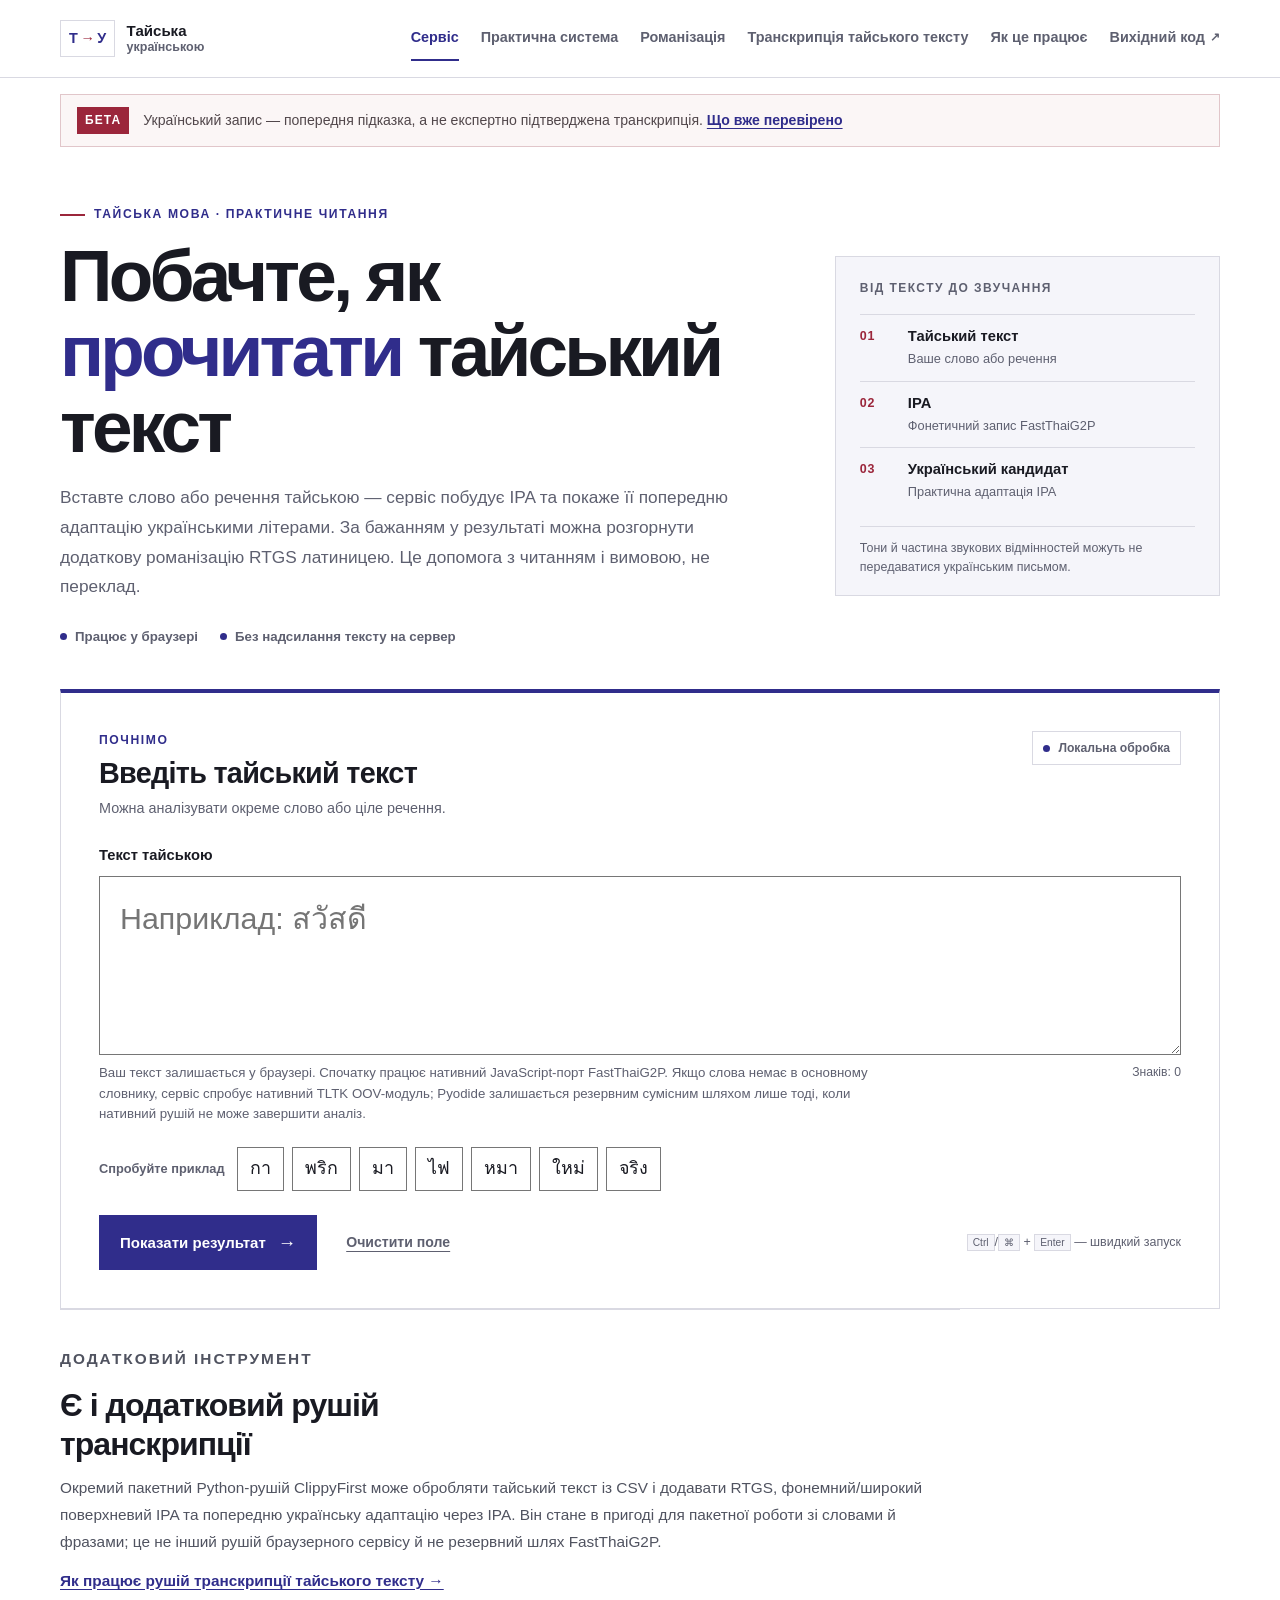
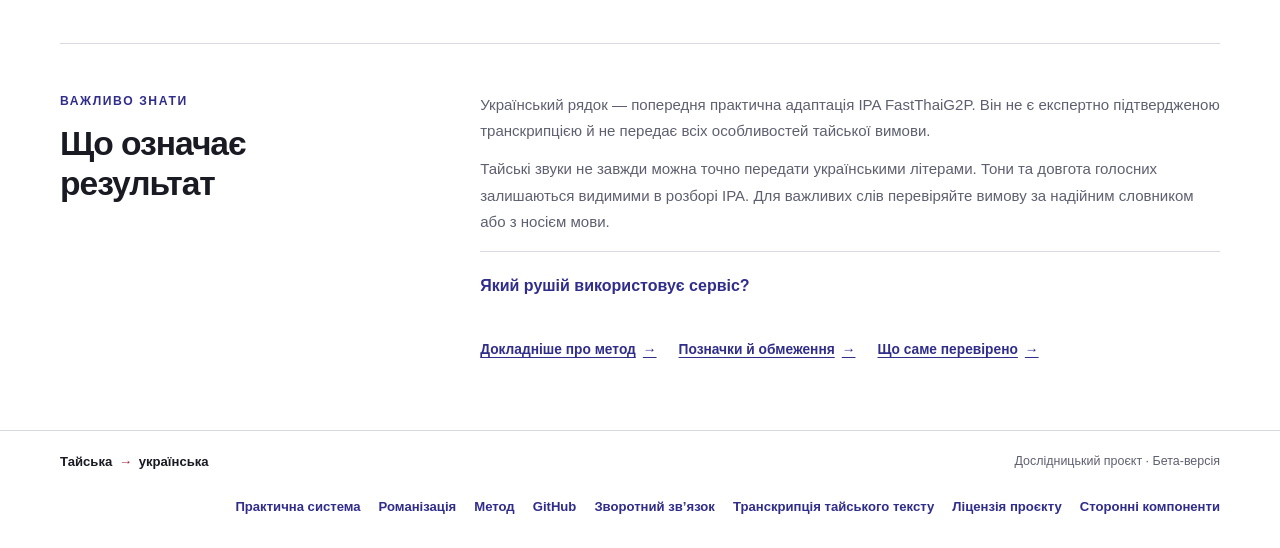
==== commit 8af93768: "Describe general Thai text transcription tool on homepage" ====
--- a/web/index.html
+++ b/web/index.html
@@ -18,7 +18,7 @@
   </a>
   <nav aria-label="Основна навігація">
     <a class="active" href="./" aria-current="page">Сервіс</a>
-    <a href="transcription.html">Практична система</a><a href="romanization.html">Романізація</a><a href="geography.html">Географічні назви</a>
+    <a href="transcription.html">Практична система</a><a href="romanization.html">Романізація</a><a href="thai-text-engine.html">Транскрипція тайського тексту</a>
     <a href="system.html">Як це працює</a>
     <a href="https://github.com/ClippyFirst/Thai-Ukrainian-Phonetic-System" rel="noopener noreferrer">Вихідний код <span aria-hidden="true">↗</span></a>
   </nav>
@@ -95,8 +95,8 @@
   <section id="results" class="results" aria-label="Результати" aria-live="off" hidden></section>
 
   <section class="evidence" aria-labelledby="geography-engine-heading">
-    <div class="method-heading"><p class="eyebrow">ДОДАТКОВИЙ ІНСТРУМЕНТ</p><h2 id="geography-engine-heading">Є і рушій для географічних назв</h2></div>
-    <div class="method-copy"><p>Окремий пакетний Python-рушій ClippyFirst обробляє CSV із тайськими географічними назвами: додає RTGS, фонемний/широкий поверхневий IPA та українську адаптацію, побудовану через IPA. Це дослідницький batch-інструмент, а не інший рушій браузерного сервісу й не резервний шлях FastThaiG2P.</p><p><a href="geography.html">Як працює рушій географічних назв →</a></p></div>
+    <div class="method-heading"><p class="eyebrow">ДОДАТКОВИЙ ІНСТРУМЕНТ</p><h2 id="geography-engine-heading">Є і додатковий рушій транскрипції</h2></div>
+    <div class="method-copy"><p>Окремий пакетний Python-рушій ClippyFirst може обробляти тайський текст із CSV і додавати RTGS, фонемний/широкий поверхневий IPA та попередню українську адаптацію через IPA. Він стане в пригоді для пакетної роботи зі словами й фразами; це не інший рушій браузерного сервісу й не резервний шлях FastThaiG2P.</p><p><a href="thai-text-engine.html">Як працює рушій транскрипції тайського тексту →</a></p></div>
   </section>
 
   <section class="method-note" aria-labelledby="method-heading">
@@ -125,7 +125,7 @@
     <a href="system.html">Метод</a>
     <a href="https://github.com/ClippyFirst/Thai-Ukrainian-Phonetic-System" rel="noopener noreferrer">GitHub</a>
     <a href="https://github.com/ClippyFirst/Thai-Ukrainian-Phonetic-System/issues/new?template=beta-feedback.yml" rel="noopener noreferrer">Зворотний зв’язок</a>
-    <a href="geography.html">Географічні назви</a><a href="licensing.html">Ліцензія проєкту</a><a href="third-party-notices.html">Сторонні компоненти</a>
+    <a href="thai-text-engine.html">Транскрипція тайського тексту</a><a href="licensing.html">Ліцензія проєкту</a><a href="third-party-notices.html">Сторонні компоненти</a>
   </nav>
 </footer>
 <script type="module" src="src/app.js?v=20261106-rtgs-inline-1"></script>
